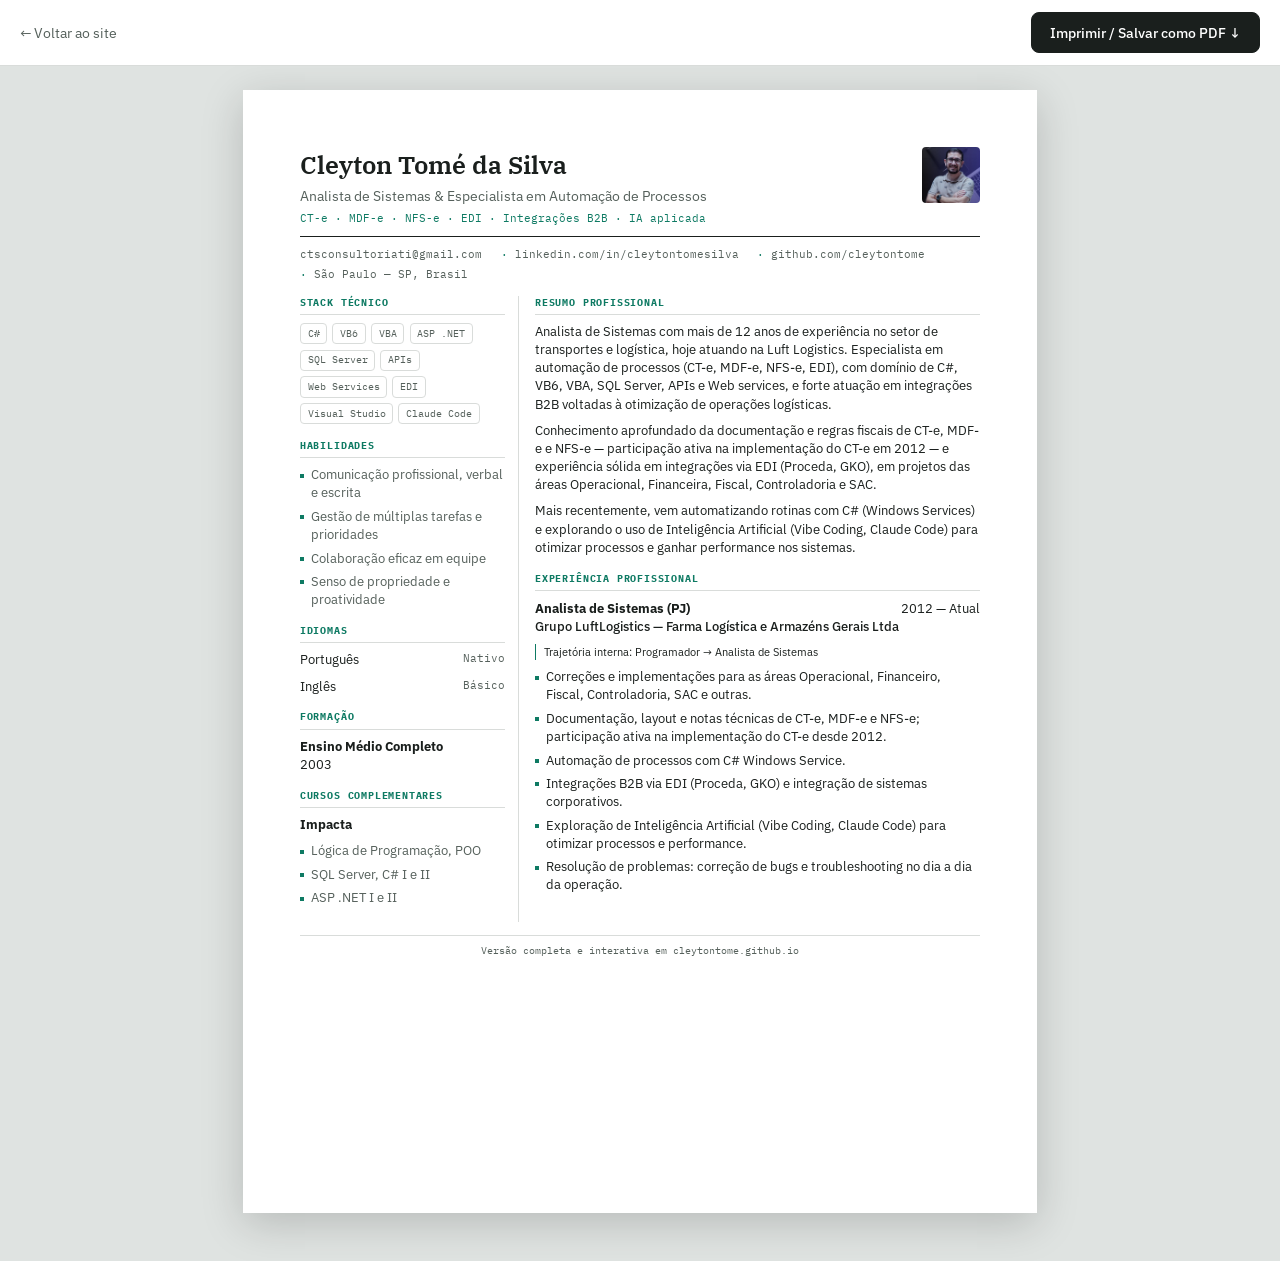
==== curriculo.html @ 93748383 "Cria página A4 dedicada (curriculo.html) para PDF, em vez de imprimir a home - Nova página standalon" ====
<!DOCTYPE html>
<html lang="pt-BR">
<head>
<meta charset="UTF-8">
<meta name="viewport" content="width=device-width, initial-scale=1.0">
<title>Cleyton Tomé da Silva — Currículo (PDF)</title>
<meta name="description" content="Currículo de Cleyton Tomé da Silva em formato A4, pronto para impressão ou exportação em PDF.">
<link rel="icon" href="data:,">
<link rel="preconnect" href="https://fonts.googleapis.com">
<link rel="preconnect" href="https://fonts.gstatic.com" crossorigin>
<link href="https://fonts.googleapis.com/css2?family=IBM+Plex+Serif:wght@500;600&family=IBM+Plex+Sans:wght@400;500;600&family=IBM+Plex+Mono:wght@400;500&display=swap" rel="stylesheet">
<link rel="stylesheet" href="assets/css/print.css">
</head>
<body>

<div class="toolbar no-print">
  <a class="toolbar__back" href="index.html">← Voltar ao site</a>
  <button class="toolbar__print" id="printBtn" type="button">Imprimir / Salvar como PDF ↓</button>
</div>

<article class="page">

  <div class="pdf-header">
    <div>
      <h1>Cleyton Tomé da Silva</h1>
      <p class="pdf-role">Analista de Sistemas &amp; Especialista em Automação de Processos</p>
      <p class="pdf-keywords">CT-e · MDF-e · NFS-e · EDI · Integrações B2B · IA aplicada</p>
    </div>
    <img class="pdf-photo" src="assets/img/cleyton.jpg" alt="Foto de Cleyton Tomé da Silva" width="72" height="69">
  </div>

  <ul class="pdf-contact">
    <li>ctsconsultoriati@gmail.com</li>
    <li>linkedin.com/in/cleytontomesilva</li>
    <li>github.com/cleytontome</li>
    <li>São Paulo — SP, Brasil</li>
  </ul>

  <div class="pdf-body">
    <aside class="pdf-side">

      <section class="pdf-block">
        <h2>Stack técnico</h2>
        <ul class="pdf-chips">
          <li>C#</li><li>VB6</li><li>VBA</li><li>ASP .NET</li>
          <li>SQL Server</li><li>APIs</li><li>Web Services</li>
          <li>EDI</li><li>Visual Studio</li><li>Claude Code</li>
        </ul>
      </section>

      <section class="pdf-block">
        <h2>Habilidades</h2>
        <ul class="pdf-list">
          <li>Comunicação profissional, verbal e escrita</li>
          <li>Gestão de múltiplas tarefas e prioridades</li>
          <li>Colaboração eficaz em equipe</li>
          <li>Senso de propriedade e proatividade</li>
        </ul>
      </section>

      <section class="pdf-block">
        <h2>Idiomas</h2>
        <p class="pdf-lang"><span>Português</span><span>Nativo</span></p>
        <p class="pdf-lang"><span>Inglês</span><span>Básico</span></p>
      </section>

      <section class="pdf-block">
        <h2>Formação</h2>
        <p class="pdf-list-item"><strong>Ensino Médio Completo</strong><br>2003</p>
      </section>

      <section class="pdf-block">
        <h2>Cursos complementares</h2>
        <p class="pdf-list-item"><strong>Impacta</strong></p>
        <ul class="pdf-list">
          <li>Lógica de Programação, POO</li>
          <li>SQL Server, C# I e II</li>
          <li>ASP .NET I e II</li>
        </ul>
      </section>

    </aside>

    <main class="pdf-main">

      <section class="pdf-block">
        <h2>Resumo profissional</h2>
        <p>
          Analista de Sistemas com mais de 12 anos de experiência no setor de
          transportes e logística, hoje atuando na Luft Logistics. Especialista
          em automação de processos (CT-e, MDF-e, NFS-e, EDI), com domínio de
          C#, VB6, VBA, SQL Server, APIs e Web services, e forte atuação em
          integrações B2B voltadas à otimização de operações logísticas.
        </p>
        <p>
          Conhecimento aprofundado da documentação e regras fiscais de CT-e,
          MDF-e e NFS-e — participação ativa na implementação do CT-e em 2012 —
          e experiência sólida em integrações via EDI (Proceda, GKO), em
          projetos das áreas Operacional, Financeira, Fiscal, Controladoria e SAC.
        </p>
        <p>
          Mais recentemente, vem automatizando rotinas com C# (Windows Services)
          e explorando o uso de Inteligência Artificial (Vibe Coding, Claude Code)
          para otimizar processos e ganhar performance nos sistemas.
        </p>
      </section>

      <section class="pdf-block">
        <h2>Experiência profissional</h2>
        <div class="pdf-job">
          <div class="pdf-job__head">
            <strong>Analista de Sistemas (PJ)</strong>
            <span>2012 — Atual</span>
          </div>
          <p class="pdf-job__company">Grupo LuftLogistics — Farma Logística e Armazéns Gerais Ltda</p>
          <p class="pdf-job__progress">Trajetória interna: Programador → Analista de Sistemas</p>
          <ul class="pdf-list">
            <li>Correções e implementações para as áreas Operacional, Financeiro, Fiscal, Controladoria, SAC e outras.</li>
            <li>Documentação, layout e notas técnicas de CT-e, MDF-e e NFS-e; participação ativa na implementação do CT-e desde 2012.</li>
            <li>Automação de processos com C# Windows Service.</li>
            <li>Integrações B2B via EDI (Proceda, GKO) e integração de sistemas corporativos.</li>
            <li>Exploração de Inteligência Artificial (Vibe Coding, Claude Code) para otimizar processos e performance.</li>
            <li>Resolução de problemas: correção de bugs e troubleshooting no dia a dia da operação.</li>
          </ul>
        </div>
      </section>

    </main>
  </div>

  <p class="pdf-footnote">Versão completa e interativa em cleytontome.github.io</p>
</article>

<script>
  document.getElementById("printBtn").addEventListener("click", () => window.print());
</script>
</body>
</html>
---- assets/css/print.css ----
/*
  Standalone A4 résumé page (curriculo.html).
  Independent of the main site's theme — fixed light palette,
  fixed pt sizes, built to look right both as an on-screen A4
  preview and as the actual printed/exported PDF page.
*/

:root {
  --ink: #1a1f1d;
  --soft: #55605b;
  --line: #d9dcda;
  --accent: #0e7a63;
  --paper: #ffffff;
  --backdrop: #dfe3e1;

  --font-display: "IBM Plex Serif", "Iowan Old Style", serif;
  --font-body: "IBM Plex Sans", -apple-system, BlinkMacSystemFont, "Segoe UI", sans-serif;
  --font-mono: "IBM Plex Mono", "SFMono-Regular", Consolas, monospace;
}

* { box-sizing: border-box; }

html, body {
  margin: 0;
  background: var(--backdrop);
  color: var(--ink);
  font-family: var(--font-body);
}

/* ---------- On-screen toolbar (never printed) ---------- */
.toolbar {
  position: sticky;
  top: 0;
  z-index: 10;
  display: flex;
  justify-content: space-between;
  align-items: center;
  gap: 12px;
  padding: 12px 20px;
  background: var(--paper);
  border-bottom: 1px solid var(--line);
}
.toolbar__back {
  color: var(--soft);
  text-decoration: none;
  font-size: 0.9rem;
}
.toolbar__back:hover { color: var(--accent); }
.toolbar__print {
  padding: 10px 18px;
  border-radius: 8px;
  border: 1px solid var(--ink);
  background: var(--ink);
  color: var(--paper);
  font-family: var(--font-body);
  font-size: 0.9rem;
  font-weight: 500;
  cursor: pointer;
}
.toolbar__print:hover { opacity: 0.85; }

/* ---------- A4 page preview ---------- */
.page {
  width: 210mm;
  min-height: 297mm;
  margin: 24px auto 48px;
  padding: 15mm 15mm 12mm;
  background: var(--paper);
  box-shadow: 0 10px 40px rgba(0, 0, 0, 0.18);
  font-size: 9.6pt;
  line-height: 1.42;
}

@media print {
  @page { size: A4; margin: 13mm 15mm; }

  html, body { background: #fff; }
  .no-print { display: none !important; }

  .page {
    width: auto;
    min-height: 0;
    margin: 0;
    padding: 0;
    box-shadow: none;
  }
}

/* ---------- Résumé content ---------- */
.pdf-header {
  display: flex;
  justify-content: space-between;
  align-items: flex-start;
  gap: 14pt;
  padding-bottom: 8pt;
  border-bottom: 1.4pt solid var(--ink);
}

.pdf-header h1 {
  font-family: var(--font-display);
  font-weight: 600;
  font-size: 19pt;
  margin: 0 0 3pt;
  color: var(--ink);
}
.pdf-role {
  font-size: 10.5pt;
  color: var(--soft);
  margin: 0 0 3pt;
}
.pdf-keywords {
  font-family: var(--font-mono);
  font-size: 8pt;
  color: var(--accent);
  margin: 0;
}

.pdf-photo {
  width: 44pt;
  height: 42pt;
  object-fit: cover;
  border-radius: 3pt;
  filter: grayscale(0.15) saturate(0.9);
}

.pdf-contact {
  display: flex;
  flex-wrap: wrap;
  gap: 4pt 14pt;
  list-style: none;
  margin: 7pt 0 0;
  padding: 0;
  font-family: var(--font-mono);
  font-size: 8pt;
  color: var(--soft);
}
.pdf-contact li::before { content: "· "; color: var(--accent); }
.pdf-contact li:first-child::before { content: ""; }

.pdf-body {
  display: grid;
  grid-template-columns: 58mm 1fr;
  gap: 0 12pt;
  margin-top: 10pt;
}

.pdf-side { border-right: 0.75pt solid var(--line); padding-right: 10pt; }

.pdf-block { margin-bottom: 11pt; break-inside: avoid; }
.pdf-block h2 {
  font-family: var(--font-mono);
  font-size: 7.6pt;
  text-transform: uppercase;
  letter-spacing: 0.08em;
  color: var(--accent);
  border-bottom: 0.75pt solid var(--line);
  padding-bottom: 3pt;
  margin: 0 0 6pt;
}
.pdf-block p { margin: 0 0 6pt; color: var(--ink); }
.pdf-block p:last-child { margin-bottom: 0; }

.pdf-list { list-style: none; margin: 0; padding: 0; }
.pdf-list li {
  position: relative;
  padding-left: 8pt;
  margin-bottom: 4pt;
  color: var(--ink);
}
.pdf-list li::before {
  content: "";
  position: absolute;
  left: 0;
  top: 5.5pt;
  width: 3pt;
  height: 3pt;
  background: var(--accent);
}
.pdf-side .pdf-list li { color: var(--soft); }

.pdf-chips { list-style: none; margin: 0; padding: 0; display: flex; flex-wrap: wrap; gap: 4pt; }
.pdf-chips li {
  font-family: var(--font-mono);
  font-size: 7.4pt;
  border: 0.75pt solid var(--line);
  color: var(--soft);
  padding: 2pt 5pt;
  border-radius: 3pt;
}

.pdf-lang {
  display: flex;
  justify-content: space-between;
  margin: 0 0 4pt;
  color: var(--ink);
}
.pdf-lang span:last-child { color: var(--soft); font-family: var(--font-mono); font-size: 8pt; }

.pdf-list-item { margin: 0 0 4pt; color: var(--ink); }

.pdf-job__head {
  display: flex;
  justify-content: space-between;
  align-items: baseline;
  font-size: 10pt;
}
.pdf-job__company { color: var(--accent); margin: 1pt 0 4pt; font-weight: 500; }
.pdf-job__progress {
  color: var(--soft);
  font-size: 8.6pt;
  margin: 0 0 6pt;
  border-left: 1.4pt solid var(--accent);
  padding-left: 6pt;
}

.pdf-footnote {
  margin-top: 10pt;
  padding-top: 6pt;
  border-top: 0.75pt solid var(--line);
  font-family: var(--font-mono);
  font-size: 7.4pt;
  color: var(--soft);
  text-align: center;
}
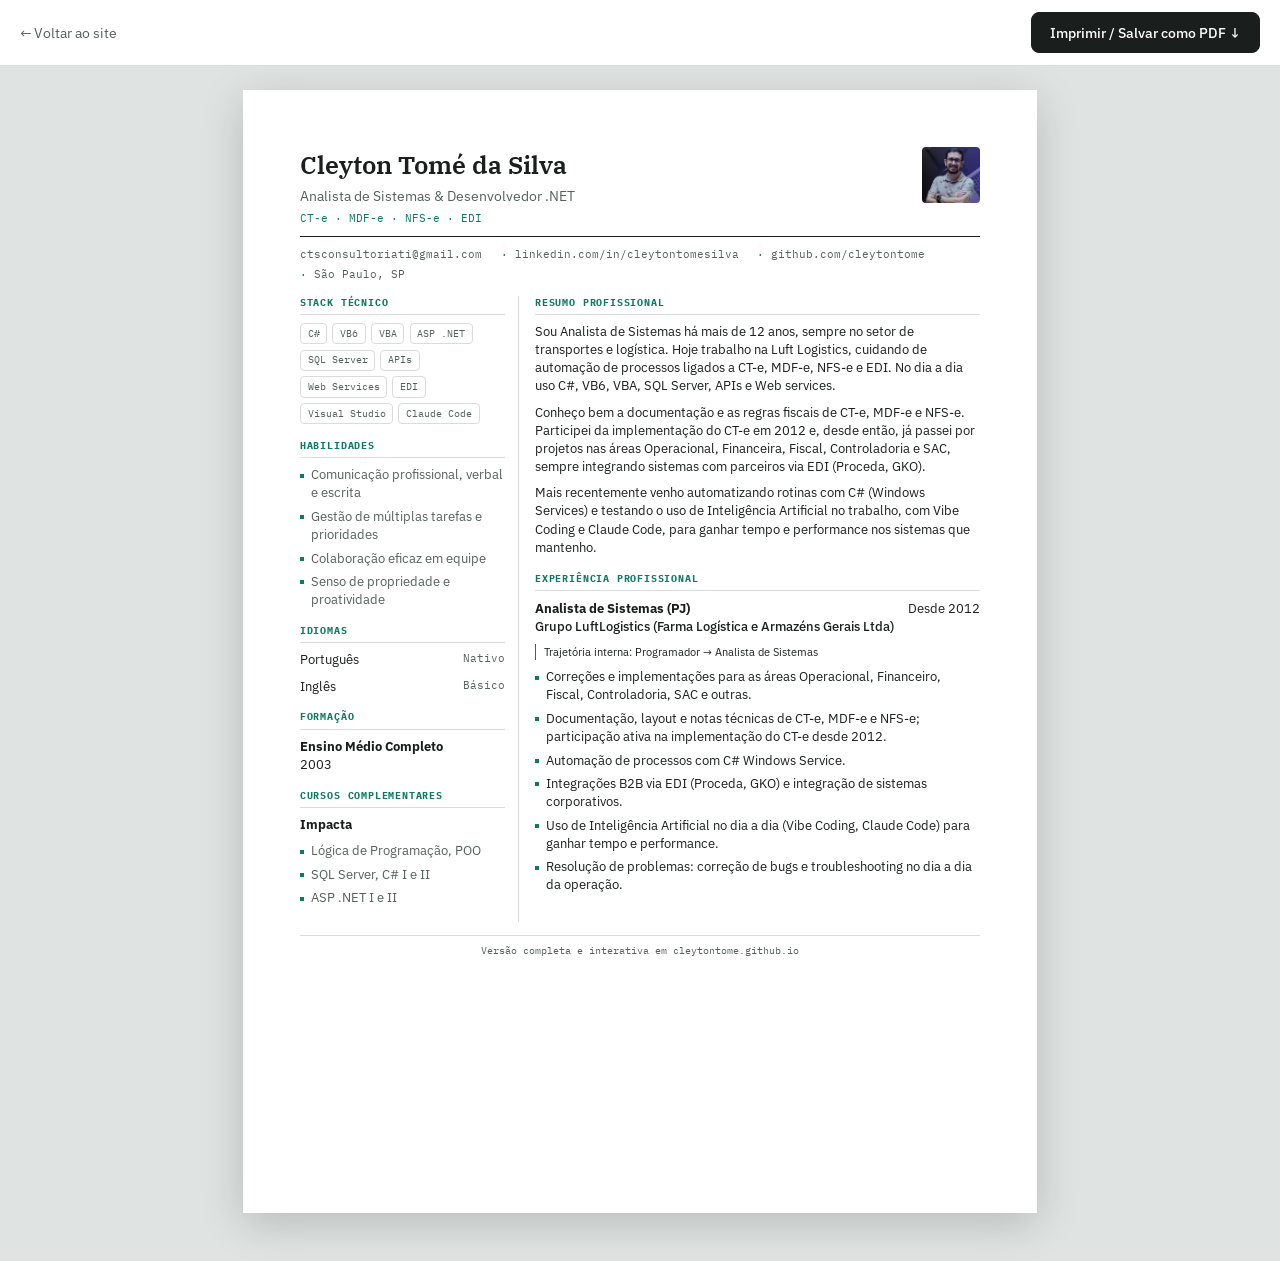
==== commit 99dad4b8: "Revisa textos: remove travessões e deixa a escrita mais natural - Reescreve resumo profissional em 1" ====
--- a/curriculo.html
+++ b/curriculo.html
@@ -3,7 +3,7 @@
 <head>
 <meta charset="UTF-8">
 <meta name="viewport" content="width=device-width, initial-scale=1.0">
-<title>Cleyton Tomé da Silva — Currículo (PDF)</title>
+<title>Cleyton Tomé da Silva, Currículo (PDF)</title>
 <meta name="description" content="Currículo de Cleyton Tomé da Silva em formato A4, pronto para impressão ou exportação em PDF.">
 <link rel="icon" href="data:,">
 <link rel="preconnect" href="https://fonts.googleapis.com">
@@ -23,8 +23,8 @@
   <div class="pdf-header">
     <div>
       <h1>Cleyton Tomé da Silva</h1>
-      <p class="pdf-role">Analista de Sistemas &amp; Especialista em Automação de Processos</p>
-      <p class="pdf-keywords">CT-e · MDF-e · NFS-e · EDI · Integrações B2B · IA aplicada</p>
+      <p class="pdf-role">Analista de Sistemas &amp; Desenvolvedor .NET</p>
+      <p class="pdf-keywords">CT-e · MDF-e · NFS-e · EDI</p>
     </div>
     <img class="pdf-photo" src="assets/img/cleyton.jpg" alt="Foto de Cleyton Tomé da Silva" width="72" height="69">
   </div>
@@ -33,7 +33,7 @@
     <li>ctsconsultoriati@gmail.com</li>
     <li>linkedin.com/in/cleytontomesilva</li>
     <li>github.com/cleytontome</li>
-    <li>São Paulo — SP, Brasil</li>
+    <li>São Paulo, SP</li>
   </ul>
 
   <div class="pdf-body">
@@ -86,22 +86,23 @@
       <section class="pdf-block">
         <h2>Resumo profissional</h2>
         <p>
-          Analista de Sistemas com mais de 12 anos de experiência no setor de
-          transportes e logística, hoje atuando na Luft Logistics. Especialista
-          em automação de processos (CT-e, MDF-e, NFS-e, EDI), com domínio de
-          C#, VB6, VBA, SQL Server, APIs e Web services, e forte atuação em
-          integrações B2B voltadas à otimização de operações logísticas.
+          Sou Analista de Sistemas há mais de 12 anos, sempre no setor de
+          transportes e logística. Hoje trabalho na Luft Logistics, cuidando de
+          automação de processos ligados a CT-e, MDF-e, NFS-e e EDI. No dia a
+          dia uso C#, VB6, VBA, SQL Server, APIs e Web services.
         </p>
         <p>
-          Conhecimento aprofundado da documentação e regras fiscais de CT-e,
-          MDF-e e NFS-e — participação ativa na implementação do CT-e em 2012 —
-          e experiência sólida em integrações via EDI (Proceda, GKO), em
-          projetos das áreas Operacional, Financeira, Fiscal, Controladoria e SAC.
+          Conheço bem a documentação e as regras fiscais de CT-e, MDF-e e
+          NFS-e. Participei da implementação do CT-e em 2012 e, desde então,
+          já passei por projetos nas áreas Operacional, Financeira, Fiscal,
+          Controladoria e SAC, sempre integrando sistemas com parceiros via
+          EDI (Proceda, GKO).
         </p>
         <p>
-          Mais recentemente, vem automatizando rotinas com C# (Windows Services)
-          e explorando o uso de Inteligência Artificial (Vibe Coding, Claude Code)
-          para otimizar processos e ganhar performance nos sistemas.
+          Mais recentemente venho automatizando rotinas com C# (Windows
+          Services) e testando o uso de Inteligência Artificial no trabalho,
+          com Vibe Coding e Claude Code, para ganhar tempo e performance nos
+          sistemas que mantenho.
         </p>
       </section>
 
@@ -110,16 +111,16 @@
         <div class="pdf-job">
           <div class="pdf-job__head">
             <strong>Analista de Sistemas (PJ)</strong>
-            <span>2012 — Atual</span>
+            <span>Desde 2012</span>
           </div>
-          <p class="pdf-job__company">Grupo LuftLogistics — Farma Logística e Armazéns Gerais Ltda</p>
+          <p class="pdf-job__company">Grupo LuftLogistics (Farma Logística e Armazéns Gerais Ltda)</p>
           <p class="pdf-job__progress">Trajetória interna: Programador → Analista de Sistemas</p>
           <ul class="pdf-list">
             <li>Correções e implementações para as áreas Operacional, Financeiro, Fiscal, Controladoria, SAC e outras.</li>
             <li>Documentação, layout e notas técnicas de CT-e, MDF-e e NFS-e; participação ativa na implementação do CT-e desde 2012.</li>
             <li>Automação de processos com C# Windows Service.</li>
             <li>Integrações B2B via EDI (Proceda, GKO) e integração de sistemas corporativos.</li>
-            <li>Exploração de Inteligência Artificial (Vibe Coding, Claude Code) para otimizar processos e performance.</li>
+            <li>Uso de Inteligência Artificial no dia a dia (Vibe Coding, Claude Code) para ganhar tempo e performance.</li>
             <li>Resolução de problemas: correção de bugs e troubleshooting no dia a dia da operação.</li>
           </ul>
         </div>
